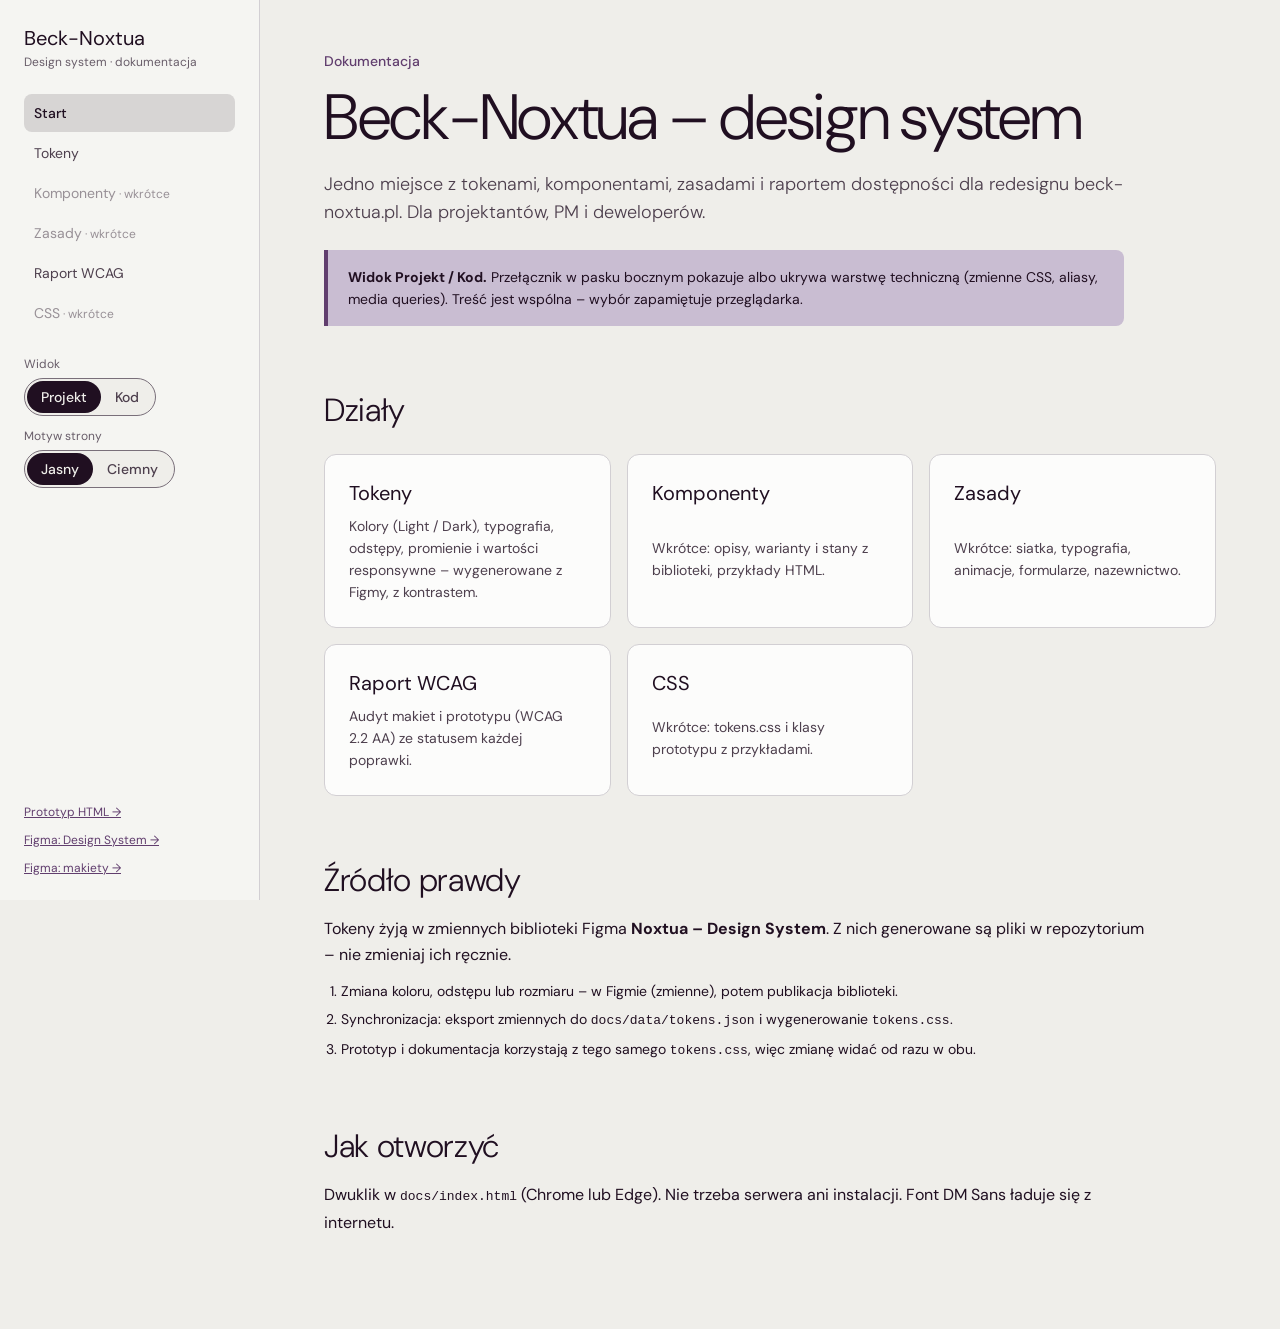
==== docs/index.html @ 84928484 "Podgląd prototypu i dokumentacji Co-Authored-By: Claude Opus 5.5 <noreply@anthropic.com>" ====
<!doctype html>
<html lang="pl">
<head>
<meta charset="utf-8">
<meta name="viewport" content="width=device-width, initial-scale=1">
<meta name="robots" content="noindex, nofollow">
<title>Beck-Noxtua – dokumentacja design systemu</title>
<link rel="preconnect" href="https://fonts.googleapis.com">
<link href="https://fonts.googleapis.com/css2?family=DM+Sans:opsz,wght@9..40,300;9..40,400;9..40,500&display=swap" rel="stylesheet">
<link rel="stylesheet" href="tokens.css">
<link rel="stylesheet" href="assets/docs.css">
<script src="assets/docs.js"></script>
</head>
<body>
<aside class="side" id="side"></aside>
<main id="main">
  <span class="eyebrow">Dokumentacja</span>
  <h1>Beck-Noxtua – design system</h1>
  <p class="lead">Jedno miejsce z tokenami, komponentami, zasadami i raportem dostępności dla redesignu beck-noxtua.pl. Dla projektantów, PM i deweloperów.</p>

  <div class="note"><b>Widok Projekt / Kod.</b> Przełącznik w pasku bocznym pokazuje albo ukrywa warstwę techniczną (zmienne CSS, aliasy, media queries). Treść jest wspólna – wybór zapamiętuje przeglądarka.</div>

  <h2>Działy</h2>
  <div class="cards">
    <a class="card" href="tokeny.html"><b>Tokeny</b><span>Kolory (Light / Dark), typografia, odstępy, promienie i wartości responsywne – wygenerowane z Figmy, z kontrastem.</span></a>
    <div class="card"><b>Komponenty</b><span class="muted">Wkrótce: opisy, warianty i stany z biblioteki, przykłady HTML.</span></div>
    <div class="card"><b>Zasady</b><span class="muted">Wkrótce: siatka, typografia, animacje, formularze, nazewnictwo.</span></div>
    <a class="card" href="raport-wcag.html"><b>Raport WCAG</b><span>Audyt makiet i prototypu (WCAG 2.2 AA) ze statusem każdej poprawki.</span></a>
    <div class="card"><b>CSS</b><span class="muted">Wkrótce: tokens.css i klasy prototypu z przykładami.</span></div>
  </div>

  <h2>Źródło prawdy</h2>
  <p>Tokeny żyją w zmiennych biblioteki Figma <b>Noxtua – Design System</b>. Z nich generowane są pliki w repozytorium – nie zmieniaj ich ręcznie.</p>
  <div class="only-projekt">
    <ol class="small" style="padding-left:1.2em;display:grid;gap:6px;margin-top:12px;max-width:70ch">
      <li>Zmiana koloru, odstępu lub rozmiaru – w Figmie (zmienne), potem publikacja biblioteki.</li>
      <li>Synchronizacja: eksport zmiennych do <code>docs/data/tokens.json</code> i wygenerowanie <code>tokens.css</code>.</li>
      <li>Prototyp i dokumentacja korzystają z tego samego <code>tokens.css</code>, więc zmianę widać od razu w obu.</li>
    </ol>
  </div>
  <div class="only-kod">
    <div class="pre">docs/data/tokens.json      ← eksport zmiennych z Figmy
docs/tools/build_tokens.py ← generator
docs/tokens.css            ← wynik (dokumentacja)
prototyp/tokens.css        ← kopia (prototyp)
docs/data/tokens.js        ← dane dla stron dokumentacji

python3 docs/tools/build_tokens.py</div>
  </div>

  <h2>Jak otworzyć</h2>
  <p>Dwuklik w <code>docs/index.html</code> (Chrome lub Edge). Nie trzeba serwera ani instalacji. Font DM Sans ładuje się z internetu.</p>
</main>
</body>
</html>
---- docs/tokens.css ----
/* Beck-Noxtua – design tokens. WYGENEROWANE z docs/data/tokens.json (Figma: Noxtua – Design System).
   Nie edytuj ręcznie: zmień zmienną w Figmie, wyeksportuj i uruchom docs/tools/build_tokens.py. */

:root {
  --p-dark-plum-20: #d2cfd3;
  --p-dark-plum-40: #a69fa6;
  --p-dark-plum-60: #796f7a;
  --p-dark-plum-80: #4d3f4d;
  --p-dark-plum-100: #200f21;
  --p-smooth-white-20: #fcfcfb;
  --p-smooth-white-40: #f9f8f7;
  --p-smooth-white-60: #f5f5f2;
  --p-smooth-white-80: #f2f1ee;
  --p-smooth-white-100: #efeeea;
  --p-plum-20: #d8d1d8;
  --p-plum-40: #b2a3b0;
  --p-plum-60: #8b7689;
  --p-plum-80: #654861;
  --p-plum-100: #3d1a39;
  --p-sparkling-silver-20: #fafafd;
  --p-sparkling-silver-40: #f4f6fb;
  --p-sparkling-silver-60: #eff1f8;
  --p-sparkling-silver-80: #e9edf6;
  --p-sparkling-silver-100: #e4e8f4;
  --p-ui-violet: #c9bdd2;
  --p-ui-dark-pink: #c097d3;
  --p-ui-baby-blue: #dde9fe;
  --p-ui-light-plum: #613e6e;
  --p-ui-grey-blue: #a1aad3;
  --p-ui-blue: #60a5fb;
  --p-ext-plum-deep: #140a15;
  --p-ext-plum-raised: #2c1b2d;
  --p-ext-plum-raised-2: #3a2a3b;
  --p-ext-red-600: #b42318;
  --p-ext-red-50: #fbeae8;
  --p-ext-red-300: #f58b82;
  --p-ext-red-950: #3b1419;
  --p-ext-green-700: #1d6b47;
  --p-ext-green-50: #e6f2ec;
  --p-ext-green-300: #6fd3a0;
  --p-ext-green-950: #10291e;
  --p-ext-white-a06: #efeeea0f;
  --p-ext-white-a12: #efeeea1f;
  --p-ext-white-a55: #ffffff8c;
  --p-ext-plum-a10: #200f211a;
  --p-ext-muted-light: #685d69;
  --p-ext-blue-600: #2563eb;
  --p-ext-plum-a14: #200f2124;
  --p-ext-white-a18: #efeeea2e;
  --p-ext-smooth-a78: #efeeeac7;
  --p-ext-plum-a78: #200f21c7;
  --p-ext-white-a88: #fcfcfbe0;
  --p-ext-raised-a88: #2c1b2de0;
  --p-ext-smooth-a00: #efeeea00;
  --p-ext-smooth-a75: #efeeeabf;
  --p-ext-plum-a00: #200f2100;
  --p-ext-plum-a75: #200f21bf;
  --p-ext-cool-muted: #685466;
  --p-ext-cool-plum-deep: #2e1229;
  --p-ext-cool-plum-raised: #4a2645;
  --p-ext-cool-plum-raised-2: #5a3756;
  --p-ext-cool-plum-a10: #3d1a391a;
  --p-ext-cool-plum-a14: #3d1a3924;
  --p-ext-cool-plum-a00: #3d1a3900;
  --p-ext-cool-plum-a75: #3d1a39bf;
  --p-ext-cool-plum-a78: #3d1a39c7;
  --p-ext-cool-silver-a06: #e4e8f40f;
  --p-ext-cool-silver-a12: #e4e8f41f;
  --p-ext-cool-silver-a18: #e4e8f42e;
  --p-ext-cool-silver20-a88: #fafafde0;
  --p-ext-cool-silver60-a78: #eff1f8c7;
  --p-ext-cool-silver60-a00: #eff1f800;
  --p-ext-cool-silver60-a75: #eff1f8bf;
  --p-ext-cool-raised-a88: #4a2645e0;
  --space-0: 0px;
  --space-4: 4px;
  --space-8: 8px;
  --space-12: 12px;
  --space-16: 16px;
  --space-24: 24px;
  --space-32: 32px;
  --space-48: 48px;
  --space-64: 64px;
  --space-96: 96px;
  --space-128: 128px;
  --radius-xs: 4px;
  --radius-sm: 8px;
  --radius-md: 12px;
  --radius-lg: 20px;
  --radius-pill: 999px;
  --blur-glass: 20px;
  --breakpoint-mobile: 375px;
  --breakpoint-tablet: 768px;
  --breakpoint-desktop: 1440px;
  --container-max: 1200px;
  --font-sans: 'DM Sans', system-ui, sans-serif;
}
:root, [data-theme="light"] {
  --bg-canvas: var(--p-smooth-white-100);
  --bg-subtle: var(--p-smooth-white-60);
  --bg-elevated: var(--p-smooth-white-20);
  --bg-inverse: var(--p-dark-plum-100);
  --surface-glass: var(--p-ext-white-a55);
  --surface-glass-border: var(--p-ext-plum-a10);
  --text-primary: var(--p-dark-plum-100);
  --text-secondary: var(--p-dark-plum-80);
  --text-muted: var(--p-ext-muted-light);
  --text-inverse: var(--p-smooth-white-100);
  --border-default: var(--p-dark-plum-20);
  --border-strong: var(--p-dark-plum-60);
  --action-primary-bg: var(--p-dark-plum-100);
  --action-primary-bg-hover: var(--p-dark-plum-80);
  --action-primary-text: var(--p-smooth-white-100);
  --action-secondary-border: var(--p-dark-plum-100);
  --action-secondary-text: var(--p-dark-plum-100);
  --action-secondary-bg-hover: var(--p-dark-plum-20);
  --accent-default: var(--p-ui-light-plum);
  --accent-soft: var(--p-ui-violet);
  --accent-on-soft: var(--p-dark-plum-100);
  --focus-ring: var(--p-ext-blue-600);
  --feedback-error: var(--p-ext-red-600);
  --feedback-error-soft: var(--p-ext-red-50);
  --feedback-success: var(--p-ext-green-700);
  --feedback-success-soft: var(--p-ext-green-50);
  --brand-logo: var(--p-dark-plum-100);
  --brand-logo-inverse: var(--p-smooth-white-100);
  --surface-hover: var(--p-ext-plum-a10);
  --surface-selected: var(--p-ext-plum-a14);
  --surface-menu: var(--p-ext-white-a88);
  --surface-header-scrolled: var(--p-ext-smooth-a78);
  --fade-transparent: var(--p-ext-smooth-a00);
  --fade-mid: var(--p-ext-smooth-a75);
  --fade-solid: var(--bg-canvas);
}
[data-theme="dark"] {
  --bg-canvas: var(--p-dark-plum-100);
  --bg-subtle: var(--p-ext-plum-deep);
  --bg-elevated: var(--p-ext-plum-raised);
  --bg-inverse: var(--p-smooth-white-100);
  --surface-glass: var(--p-ext-white-a06);
  --surface-glass-border: var(--p-ext-white-a12);
  --text-primary: var(--p-smooth-white-100);
  --text-secondary: var(--p-dark-plum-20);
  --text-muted: var(--p-dark-plum-40);
  --text-inverse: var(--p-dark-plum-100);
  --border-default: var(--p-ext-plum-raised-2);
  --border-strong: var(--p-dark-plum-60);
  --action-primary-bg: var(--p-smooth-white-100);
  --action-primary-bg-hover: var(--p-dark-plum-20);
  --action-primary-text: var(--p-dark-plum-100);
  --action-secondary-border: var(--p-smooth-white-100);
  --action-secondary-text: var(--p-smooth-white-100);
  --action-secondary-bg-hover: var(--p-ext-plum-raised);
  --accent-default: var(--p-ui-dark-pink);
  --accent-soft: var(--p-ui-light-plum);
  --accent-on-soft: var(--p-smooth-white-100);
  --focus-ring: var(--p-ui-blue);
  --feedback-error: var(--p-ext-red-300);
  --feedback-error-soft: var(--p-ext-red-950);
  --feedback-success: var(--p-ext-green-300);
  --feedback-success-soft: var(--p-ext-green-950);
  --brand-logo: var(--p-smooth-white-100);
  --brand-logo-inverse: var(--p-dark-plum-100);
  --surface-hover: var(--p-ext-white-a12);
  --surface-selected: var(--p-ext-white-a18);
  --surface-menu: var(--p-ext-raised-a88);
  --surface-header-scrolled: var(--p-ext-plum-a78);
  --fade-transparent: var(--p-ext-plum-a00);
  --fade-mid: var(--p-ext-plum-a75);
  --fade-solid: var(--bg-canvas);
}
@media (prefers-color-scheme: dark) {
  :root:not([data-theme="light"]) {
    --bg-canvas: var(--p-dark-plum-100);
    --bg-subtle: var(--p-ext-plum-deep);
    --bg-elevated: var(--p-ext-plum-raised);
    --bg-inverse: var(--p-smooth-white-100);
    --surface-glass: var(--p-ext-white-a06);
    --surface-glass-border: var(--p-ext-white-a12);
    --text-primary: var(--p-smooth-white-100);
    --text-secondary: var(--p-dark-plum-20);
    --text-muted: var(--p-dark-plum-40);
    --text-inverse: var(--p-dark-plum-100);
    --border-default: var(--p-ext-plum-raised-2);
    --border-strong: var(--p-dark-plum-60);
    --action-primary-bg: var(--p-smooth-white-100);
    --action-primary-bg-hover: var(--p-dark-plum-20);
    --action-primary-text: var(--p-dark-plum-100);
    --action-secondary-border: var(--p-smooth-white-100);
    --action-secondary-text: var(--p-smooth-white-100);
    --action-secondary-bg-hover: var(--p-ext-plum-raised);
    --accent-default: var(--p-ui-dark-pink);
    --accent-soft: var(--p-ui-light-plum);
    --accent-on-soft: var(--p-smooth-white-100);
    --focus-ring: var(--p-ui-blue);
    --feedback-error: var(--p-ext-red-300);
    --feedback-error-soft: var(--p-ext-red-950);
    --feedback-success: var(--p-ext-green-300);
    --feedback-success-soft: var(--p-ext-green-950);
    --brand-logo: var(--p-smooth-white-100);
    --brand-logo-inverse: var(--p-dark-plum-100);
    --surface-hover: var(--p-ext-white-a12);
    --surface-selected: var(--p-ext-white-a18);
    --surface-menu: var(--p-ext-raised-a88);
    --surface-header-scrolled: var(--p-ext-plum-a78);
    --fade-transparent: var(--p-ext-plum-a00);
    --fade-mid: var(--p-ext-plum-a75);
    --fade-solid: var(--bg-canvas);
  }
}
/* Responsive – mobile first: Mobile < 768 ≤ Tablet < 1024 ≤ Desktop < 1920 ≤ Desktop XL */
:root {
  --layout-margin: 20px;
  --layout-gutter: 16px;
  --layout-columns: 4;
  --section-padding-y: 64px;
  --section-gap: 32px;
  --header-height: 64px;
  --header-logo-width: 148px;
  --header-logo-height: 19.3px;
  --header-show-nav: 0;
  --header-show-theme: 0;
  --header-show-login: 0;
  --header-show-cta: 0;
  --header-show-menu: 1;
  --header-show-meta: 0;
  --type-display-size: 40px;
  --type-display-line-height: 48px;
  --type-h1-size: 32px;
  --type-h1-line-height: 40px;
  --type-h2-size: 26px;
  --type-h2-line-height: 34px;
  --type-h3-size: 22px;
  --type-h3-line-height: 30px;
  --type-h4-size: 18px;
  --type-h4-line-height: 26px;
  --type-body-lg-size: 17px;
  --type-body-lg-line-height: 27px;
  --type-body-size: 16px;
  --type-body-line-height: 26px;
  --type-body-sm-size: 14px;
  --type-body-sm-line-height: 22px;
  --type-label-size: 14px;
  --type-label-line-height: 20px;
  --type-caption-size: 12px;
  --type-caption-line-height: 16px;
  --cta-padding: 32px;
  --cta-inline-button: 0;
  --cta-block-button: 1;
  --card-padding: 24px;
  --carousel-show-labels: 0;
  --carousel-indicator-width: 40px;
  --hero-height: 720px;
  --hero-show-full-overlay: 1;
  --layout-column-min-width: 240px;
  --access-aside-in-offer: 0;
  --access-aside-below-form: 1;
  --cert-min-width: 150px;
  --hero-height-subpage: 340px;
  --card-min-width: 240px;
  --media-height: 260px;
  --screenshot-padding: 24px;
  --screenshot-height: 331px;
  --screenshot-band-height: 400px;
  --screenshot-width: 682px;
  --screenshot-height-mobile: 245px;
  --screenshot-show-full: 0;
  --screenshot-show-mobile: 1;
  --hero-padding-top: 134px;
  --layout-span-3: 335px;
  --layout-span-4: 335px;
  --layout-span-5: 335px;
  --layout-span-7: 335px;
  --layout-span-8: 335px;
  --layout-column-gap: 24px;
  --hero-controls-bottom: 32px;
  --media-text-min-width: 280px;
  --bento-text-top: 1;
  --bento-text-side: 0;
  --stats-image-height: 280px;
  --stat-min-width: 240px;
  --highlight-card-height: 380px;
  --error-code-size: 120px;
  --logo-strip-fade-width: 34px;
}
@media (min-width: 768px) {
:root {
  --layout-margin: 40px;
  --layout-gutter: 24px;
  --layout-columns: 8;
  --section-padding-y: 80px;
  --section-gap: 48px;
  --header-height: 72px;
  --header-logo-width: 164px;
  --header-logo-height: 21.4px;
  --header-show-cta: 1;
  --type-display-size: 52px;
  --type-display-line-height: 60px;
  --type-h1-size: 40px;
  --type-h1-line-height: 48px;
  --type-h2-size: 28px;
  --type-h2-line-height: 36px;
  --type-h4-size: 19px;
  --type-h4-line-height: 27px;
  --type-body-lg-size: 18px;
  --type-body-lg-line-height: 28px;
  --cta-padding: 48px;
  --cta-inline-button: 1;
  --cta-block-button: 0;
  --card-padding: 32px;
  --carousel-show-labels: 1;
  --carousel-indicator-width: 140px;
  --hero-height: 860px;
  --hero-show-full-overlay: 0;
  --layout-column-min-width: 400px;
  --cert-min-width: 200px;
  --hero-height-subpage: 400px;
  --card-min-width: 400px;
  --media-height: 400px;
  --screenshot-padding: 48px;
  --screenshot-band-height: 480px;
  --screenshot-width: 779px;
  --screenshot-show-full: 1;
  --screenshot-show-mobile: 0;
  --hero-padding-top: 150px;
  --layout-span-3: 688px;
  --layout-span-4: 688px;
  --layout-span-5: 688px;
  --layout-span-7: 688px;
  --layout-span-8: 688px;
  --hero-controls-bottom: 48px;
  --media-text-min-width: 688px;
  --stats-image-height: 360px;
  --stat-min-width: 180px;
  --highlight-card-height: 360px;
  --error-code-size: 160px;
  --logo-strip-fade-width: 69px;
}
}
@media (min-width: 1024px) {
:root {
  --layout-margin: 120px;
  --layout-columns: 12;
  --section-padding-y: 96px;
  --section-gap: 64px;
  --header-logo-width: 180px;
  --header-logo-height: 23.5px;
  --header-show-nav: 1;
  --header-show-theme: 1;
  --header-show-login: 1;
  --header-show-menu: 0;
  --header-show-meta: 1;
  --type-display-size: 64px;
  --type-display-line-height: 72px;
  --type-h1-size: 48px;
  --type-h1-line-height: 56px;
  --type-h2-size: 32px;
  --type-h2-line-height: 40px;
  --type-h3-size: 24px;
  --type-h3-line-height: 32px;
  --type-h4-size: 20px;
  --type-h4-line-height: 28px;
  --cta-padding: 64px;
  --hero-height: 900px;
  --access-aside-in-offer: 1;
  --access-aside-below-form: 0;
  --cert-min-width: 180px;
  --hero-height-subpage: 440px;
  --card-min-width: 300px;
  --media-height: 440px;
  --screenshot-padding: 96px;
  --screenshot-height: 431px;
  --screenshot-band-height: 623px;
  --screenshot-width: 875px;
  --hero-padding-top: 186px;
  --layout-span-3: 282px;
  --layout-span-4: 384px;
  --layout-span-5: 486px;
  --layout-span-7: 690px;
  --layout-span-8: 792px;
  --layout-column-gap: 126px;
  --hero-controls-bottom: 64px;
  --media-text-min-width: 280px;
  --bento-text-top: 0;
  --bento-text-side: 1;
  --stats-image-height: 540px;
  --stat-min-width: 200px;
  --highlight-card-height: 520px;
  --error-code-size: 200px;
  --logo-strip-fade-width: 120px;
}
}
@media (min-width: 1920px) {
:root {
  --layout-margin: 320px;
  --hero-height: 960px;
  --layout-column-min-width: 520px;
  --hero-height-subpage: 480px;
  --card-min-width: 380px;
  --screenshot-padding: 112px;
  --screenshot-height: 480px;
  --screenshot-width: 974px;
  --layout-span-3: 302px;
  --layout-span-4: 411px;
  --layout-span-5: 519px;
  --layout-span-7: 737px;
  --layout-span-8: 845px;
  --layout-column-gap: 133px;
  --stats-image-height: 600px;
  --highlight-card-height: 560px;
  --logo-strip-fade-width: 128px;
}
}
/* Typografia: font shorthand + tracking */
:root {
  --t-display: 300 var(--type-display-size)/var(--type-display-line-height) var(--font-sans); --t-display-tracking: -0.020em;
  --t-h1: 300 var(--type-h1-size)/var(--type-h1-line-height) var(--font-sans); --t-h1-tracking: -0.015em;
  --t-h2: 300 var(--type-h2-size)/var(--type-h2-line-height) var(--font-sans); --t-h2-tracking: -0.010em;
  --t-h3: 400 var(--type-h3-size)/var(--type-h3-line-height) var(--font-sans); --t-h3-tracking: -0.005em;
  --t-h4: 400 var(--type-h4-size)/var(--type-h4-line-height) var(--font-sans); --t-h4-tracking: 0.000em;
  --t-quote: 300 var(--type-h4-size)/var(--type-h4-line-height) var(--font-sans); --t-quote-tracking: 0.000em;
  --t-body-lg: 300 var(--type-body-lg-size)/var(--type-body-lg-line-height) var(--font-sans); --t-body-lg-tracking: 0.000em;
  --t-body: 400 var(--type-body-size)/var(--type-body-line-height) var(--font-sans); --t-body-tracking: 0.000em;
  --t-body-sm: 400 var(--type-body-sm-size)/var(--type-body-sm-line-height) var(--font-sans); --t-body-sm-tracking: 0.000em;
  --t-label: 500 var(--type-label-size)/var(--type-label-line-height) var(--font-sans); --t-label-tracking: 0.002em;
  --t-caption: 400 var(--type-caption-size)/var(--type-caption-line-height) var(--font-sans); --t-caption-tracking: 0.002em;
  --effect-focus-ring: 0 0 0 3px var(--focus-ring);
}
---- docs/assets/docs.css ----
/* Dokumentacja Beck-Noxtua – style strony. Kolory, odstępy i typografia z tokens.css. */
*{box-sizing:border-box;margin:0}
html{background:var(--bg-canvas);color:var(--text-primary);font:var(--t-body);-webkit-font-smoothing:antialiased}
body{min-height:100vh;display:grid;grid-template-columns:260px 1fr;background:var(--bg-canvas)}
a{color:var(--accent-default)}
:focus-visible{outline:2px solid var(--focus-ring);outline-offset:3px;border-radius:4px}
.sr-only{position:absolute;width:1px;height:1px;overflow:hidden;clip:rect(0 0 0 0)}

/* Pasek boczny */
.side{position:sticky;top:0;height:100vh;overflow:auto;padding:var(--space-24);border-right:1px solid var(--border-default);background:var(--bg-subtle);display:flex;flex-direction:column;gap:var(--space-24)}
.side .brand{font:var(--t-h4);color:var(--text-primary);text-decoration:none;display:grid;gap:2px}
.side .brand small{font:var(--t-caption);color:var(--text-muted)}
.side nav{display:grid;gap:2px}
.side nav a{padding:8px 10px;border-radius:var(--radius-sm);color:var(--text-secondary);text-decoration:none;font:var(--t-body-sm)}
.side nav a:hover{background:var(--surface-hover)}
.side nav a[aria-current="page"]{background:var(--surface-selected);color:var(--text-primary);font-weight:500}
.side nav .soon{opacity:.55;pointer-events:none}
.side nav .soon::after{content:" · wkrótce";font:var(--t-caption)}
.side .foot{margin-top:auto;display:grid;gap:var(--space-12);font:var(--t-caption);color:var(--text-muted)}

/* Przełączniki */
.seg{display:inline-flex;justify-self:start;padding:2px;border:1px solid var(--border-strong);border-radius:var(--radius-pill);background:var(--bg-canvas)}
.seg button{border:0;background:none;color:var(--text-secondary);font:var(--t-label);padding:6px 14px;border-radius:var(--radius-pill);cursor:pointer}
.seg button[aria-pressed="true"]{background:var(--action-primary-bg);color:var(--action-primary-text)}
.ctl{display:grid;gap:6px}
.ctl>span{font:var(--t-caption);color:var(--text-muted)}

/* Treść */
main{padding:var(--space-48) clamp(24px,5vw,80px) var(--space-96);max-width:1200px;width:100%}
.eyebrow{font:var(--t-label);color:var(--accent-default)}
h1{font:var(--t-display);letter-spacing:var(--t-display-tracking);margin:8px 0 16px}
h2{font:var(--t-h2);letter-spacing:var(--t-h2-tracking);margin:var(--space-64) 0 var(--space-16);scroll-margin-top:24px}
h3{font:var(--t-h4);margin:var(--space-32) 0 var(--space-12)}
p.lead{font:var(--t-body-lg);color:var(--text-secondary);max-width:70ch}
p{max-width:75ch}
.muted{color:var(--text-muted)}
.small{font:var(--t-body-sm)}
code,.code{font-family:ui-monospace,SFMono-Regular,Menlo,monospace;font-size:13px}
.toc{display:flex;flex-wrap:wrap;gap:8px 20px;margin-top:var(--space-24);font:var(--t-body-sm)}

/* Widok Projekt / Kod */
html:not([data-view="kod"]) .only-kod{display:none!important}
html[data-view="kod"] .only-projekt{display:none!important}

/* Karty i tabele */
.cards{display:grid;gap:var(--space-16);grid-template-columns:repeat(auto-fill,minmax(240px,1fr));margin-top:var(--space-24)}
.card{display:grid;gap:8px;padding:var(--space-24);border:1px solid var(--border-default);border-radius:var(--radius-md);background:var(--bg-elevated);text-decoration:none;color:inherit}
a.card:hover{border-color:var(--accent-default)}
.card b{font:var(--t-h4)}
.card span{font:var(--t-body-sm);color:var(--text-secondary)}
.tbl-wrap{overflow-x:auto;border:1px solid var(--border-default);border-radius:var(--radius-md);background:var(--bg-elevated)}
table{border-collapse:collapse;width:100%;font:var(--t-body-sm)}
th,td{text-align:left;padding:10px 14px;border-bottom:1px solid var(--border-default);vertical-align:middle}
th{font:var(--t-label);color:var(--text-muted);background:var(--bg-subtle);position:sticky;top:0}
tr:last-child td{border-bottom:0}
td.num{font-variant-numeric:tabular-nums;white-space:nowrap}
td.hex{white-space:nowrap}

/* Próbki kolorów */
.sw{display:inline-flex;align-items:center;gap:10px}
.chip{width:40px;height:28px;border-radius:6px;border:1px solid rgba(0,0,0,.12);flex:none;background-image:linear-gradient(45deg,#ccc 25%,transparent 25%,transparent 75%,#ccc 75%),linear-gradient(45deg,#ccc 25%,transparent 25%,transparent 75%,#ccc 75%);background-size:8px 8px;background-position:0 0,4px 4px;position:relative;overflow:hidden}
.chip i{position:absolute;inset:0}
.hex{font-family:ui-monospace,Menlo,monospace;font-size:12px;color:var(--text-muted)}
.ratio{display:inline-block;padding:2px 8px;border-radius:999px;font:var(--t-caption);white-space:nowrap}
.ratio.ok{background:var(--feedback-success-soft);color:var(--feedback-success)}
.ratio.bad{background:var(--feedback-error-soft);color:var(--feedback-error)}
.fam{display:grid;grid-template-columns:repeat(auto-fill,minmax(120px,1fr));gap:12px;margin-bottom:var(--space-24)}
.pr{border:1px solid var(--border-default);border-radius:var(--radius-sm);overflow:hidden;background:var(--bg-elevated)}
.pr .c{height:56px}
.pr div:last-child{padding:8px 10px;display:grid;gap:2px;font:var(--t-caption)}
.copy{border:1px solid var(--border-default);background:var(--bg-canvas);color:var(--text-secondary);border-radius:6px;padding:2px 8px;font:var(--t-caption);cursor:pointer;font-family:ui-monospace,Menlo,monospace}
.copy:hover{border-color:var(--accent-default)}
.copy.done{border-color:var(--feedback-success);color:var(--feedback-success)}

/* Typografia */
.spec{display:grid;grid-template-columns:140px 1fr;gap:16px;align-items:baseline;padding:16px 0;border-bottom:1px solid var(--border-default)}
.spec .meta{font:var(--t-caption);color:var(--text-muted);display:grid;gap:2px}
.spec .meta b{font:var(--t-label);color:var(--text-primary)}

/* Odstępy */
.bar{height:12px;background:var(--accent-soft);border-radius:3px}
.rad{width:48px;height:48px;border:2px solid var(--accent-default);background:var(--bg-subtle)}

.note{padding:16px 20px;border-left:4px solid var(--accent-default);background:var(--accent-soft);color:var(--accent-on-soft);border-radius:0 var(--radius-sm) var(--radius-sm) 0;font:var(--t-body-sm);margin:var(--space-24) 0;max-width:80ch}
.pre{background:var(--bg-inverse);color:var(--text-inverse);padding:16px 20px;border-radius:var(--radius-md);overflow:auto;font-family:ui-monospace,Menlo,monospace;font-size:13px;line-height:1.6;white-space:pre}

@media (max-width:900px){
  body{grid-template-columns:1fr}
  .side{position:static;height:auto;border-right:0;border-bottom:1px solid var(--border-default)}
  .side nav{grid-template-columns:repeat(auto-fill,minmax(140px,1fr))}
  .spec{grid-template-columns:1fr}
}
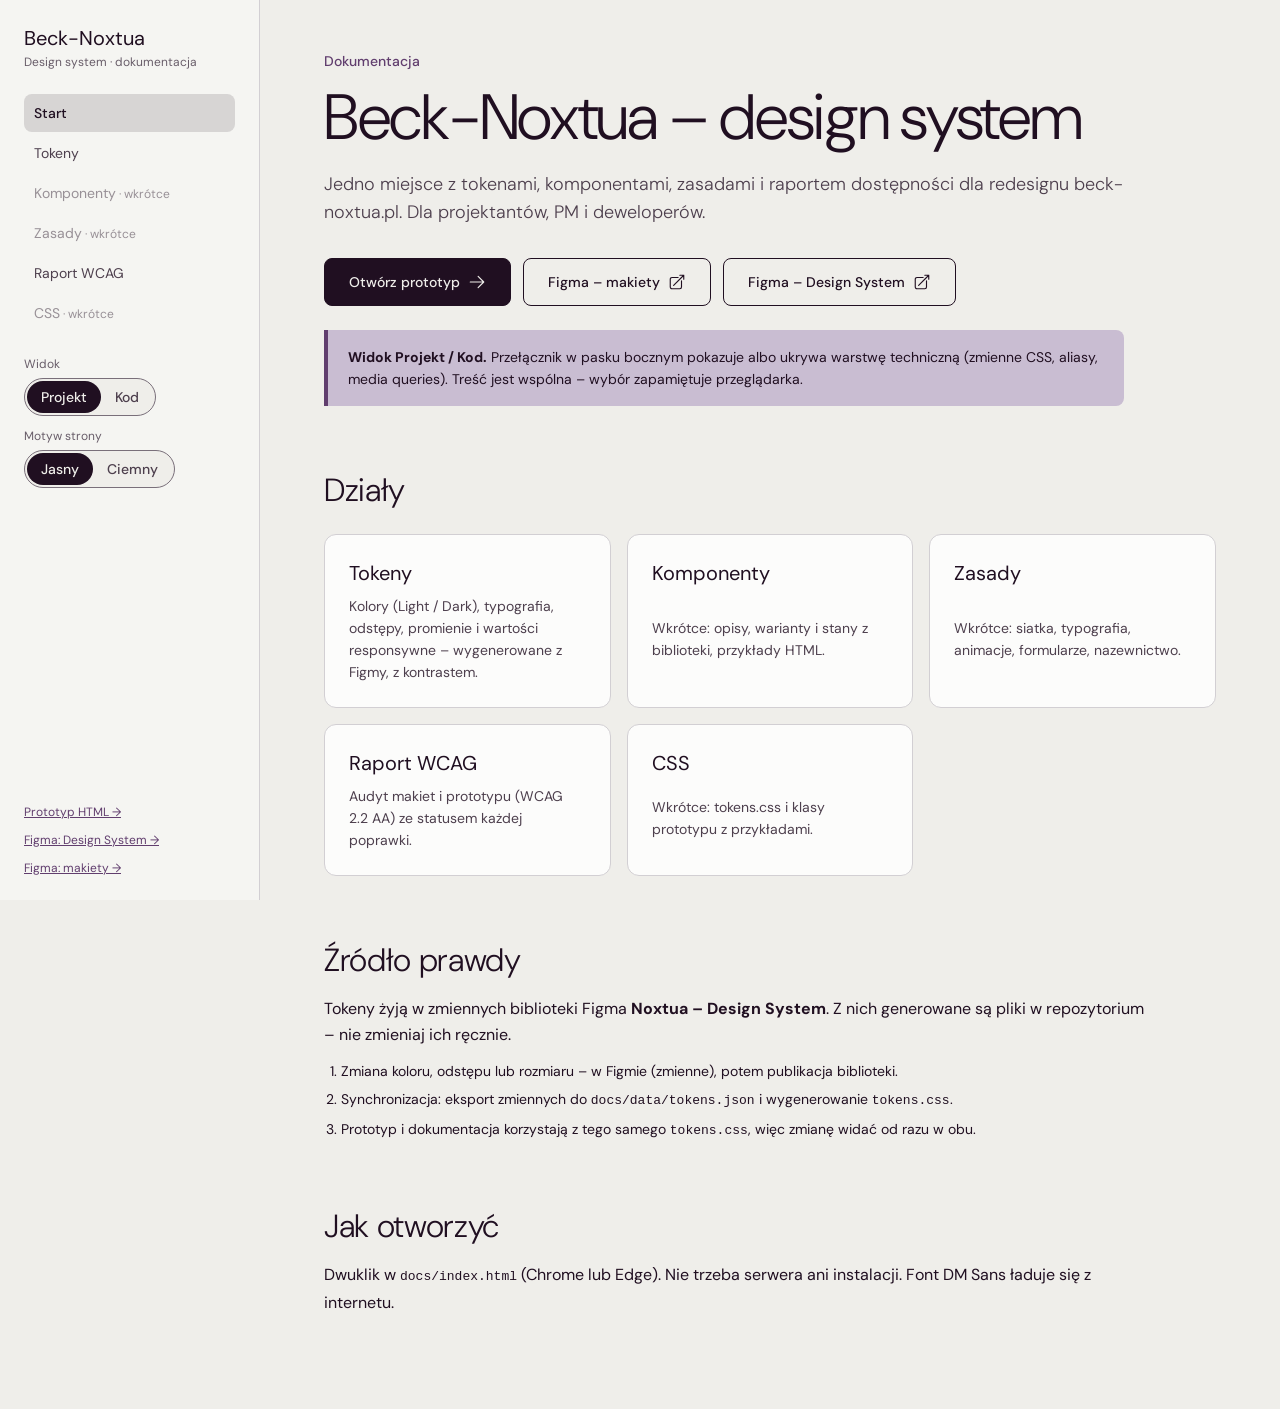
==== commit d7a5aeec: "Podgląd: przyciski do prototypu i Figmy w dokumentacji" ====
--- a/docs/index.html
+++ b/docs/index.html
@@ -17,6 +17,12 @@
   <span class="eyebrow">Dokumentacja</span>
   <h1>Beck-Noxtua – design system</h1>
   <p class="lead">Jedno miejsce z tokenami, komponentami, zasadami i raportem dostępności dla redesignu beck-noxtua.pl. Dla projektantów, PM i deweloperów.</p>
+
+  <nav class="quick" aria-label="Szybkie linki">
+    <a class="qbtn primary" href="../prototyp/index.html">Otwórz prototyp <svg viewBox="0 0 24 24" fill="none" stroke="currentColor" stroke-width="1.5" stroke-linecap="round" stroke-linejoin="round" aria-hidden="true"><path d="M13.5 4.5 21 12m0 0-7.5 7.5M21 12H3"/></svg></a>
+    <a class="qbtn" href="https://www.figma.com/design/WEUuqlkCpFItPX2oXOLU0u/" target="_blank" rel="noopener">Figma – makiety <svg viewBox="0 0 24 24" fill="none" stroke="currentColor" stroke-width="1.5" stroke-linecap="round" stroke-linejoin="round" aria-hidden="true"><path d="M13.5 6H5.25A2.25 2.25 0 0 0 3 8.25v10.5A2.25 2.25 0 0 0 5.25 21h10.5A2.25 2.25 0 0 0 18 18.75V10.5m-10.5 6L21 3m0 0h-5.25M21 3v5.25"/></svg><span class="sr-only"> (otwiera się w nowej karcie)</span></a>
+    <a class="qbtn" href="https://www.figma.com/design/eTSMJ5Cs2LeK2tFohwT97U/" target="_blank" rel="noopener">Figma – Design System <svg viewBox="0 0 24 24" fill="none" stroke="currentColor" stroke-width="1.5" stroke-linecap="round" stroke-linejoin="round" aria-hidden="true"><path d="M13.5 6H5.25A2.25 2.25 0 0 0 3 8.25v10.5A2.25 2.25 0 0 0 5.25 21h10.5A2.25 2.25 0 0 0 18 18.75V10.5m-10.5 6L21 3m0 0h-5.25M21 3v5.25"/></svg><span class="sr-only"> (otwiera się w nowej karcie)</span></a>
+  </nav>
 
   <div class="note"><b>Widok Projekt / Kod.</b> Przełącznik w pasku bocznym pokazuje albo ukrywa warstwę techniczną (zmienne CSS, aliasy, media queries). Treść jest wspólna – wybór zapamiętuje przeglądarka.</div>
 
--- a/docs/tokens.css
+++ b/docs/tokens.css
@@ -271,6 +271,7 @@
   --layout-span-4: 335px;
   --layout-span-5: 335px;
   --layout-span-7: 335px;
+  --layout-hero-text: 335px;
   --layout-span-8: 335px;
   --layout-column-gap: 24px;
   --hero-controls-bottom: 32px;
@@ -282,6 +283,10 @@
   --highlight-card-height: 380px;
   --error-code-size: 120px;
   --logo-strip-fade-width: 34px;
+  --animation-height: 640px;
+  --media-height-full: 196px;
+  --bento-tile-height: 448px;
+  --showcase-screen-height: 179px;
 }
 @media (min-width: 768px) {
 :root {
@@ -327,6 +332,7 @@
   --layout-span-4: 688px;
   --layout-span-5: 688px;
   --layout-span-7: 688px;
+  --layout-hero-text: 421px;
   --layout-span-8: 688px;
   --hero-controls-bottom: 48px;
   --media-text-min-width: 688px;
@@ -335,6 +341,10 @@
   --highlight-card-height: 360px;
   --error-code-size: 160px;
   --logo-strip-fade-width: 69px;
+  --animation-height: 800px;
+  --media-height-full: 402px;
+  --bento-tile-height: 532px;
+  --showcase-screen-height: 400px;
 }
 }
 @media (min-width: 1024px) {
@@ -377,6 +387,7 @@
   --layout-span-4: 384px;
   --layout-span-5: 486px;
   --layout-span-7: 690px;
+  --layout-hero-text: 690px;
   --layout-span-8: 792px;
   --layout-column-gap: 126px;
   --hero-controls-bottom: 64px;
@@ -388,6 +399,9 @@
   --highlight-card-height: 520px;
   --error-code-size: 200px;
   --logo-strip-fade-width: 120px;
+  --animation-height: 712px;
+  --media-height-full: 344px;
+  --showcase-screen-height: 401px;
 }
 }
 @media (min-width: 1920px) {
@@ -404,11 +418,15 @@
   --layout-span-4: 411px;
   --layout-span-5: 519px;
   --layout-span-7: 737px;
+  --layout-hero-text: 737px;
   --layout-span-8: 845px;
   --layout-column-gap: 133px;
   --stats-image-height: 600px;
   --highlight-card-height: 560px;
   --logo-strip-fade-width: 128px;
+  --animation-height: 848px;
+  --media-height-full: 367px;
+  --showcase-screen-height: 430px;
 }
 }
 /* Typografia: font shorthand + tracking */
--- a/docs/assets/docs.css
+++ b/docs/assets/docs.css
@@ -90,3 +90,13 @@
   .side nav{grid-template-columns:repeat(auto-fill,minmax(140px,1fr))}
   .spec{grid-template-columns:1fr}
 }
+
+/* szybkie linki na stronie głównej dokumentacji */
+.quick{display:flex;flex-wrap:wrap;gap:var(--space-12);margin:var(--space-32) 0 var(--space-8)}
+.qbtn{display:inline-flex;align-items:center;gap:var(--space-8);min-height:48px;padding:0 var(--space-24);border:1px solid var(--action-secondary-border);border-radius:var(--radius-sm);color:var(--action-secondary-text);font:var(--t-label);text-decoration:none;transition:background .2s,color .2s}
+.qbtn svg{width:18px;height:18px;flex:none}
+.qbtn:hover,.qbtn:focus-visible{background:var(--action-secondary-bg-hover)}
+.qbtn:focus-visible{outline:2px solid var(--focus-ring);outline-offset:3px}
+.qbtn.primary{background:var(--action-primary-bg);border-color:var(--action-primary-bg);color:var(--action-primary-text)}
+.qbtn.primary:hover,.qbtn.primary:focus-visible{background:var(--action-primary-bg-hover);border-color:var(--action-primary-bg-hover)}
+@media(max-width:600px){.quick{flex-direction:column}.qbtn{justify-content:center}}
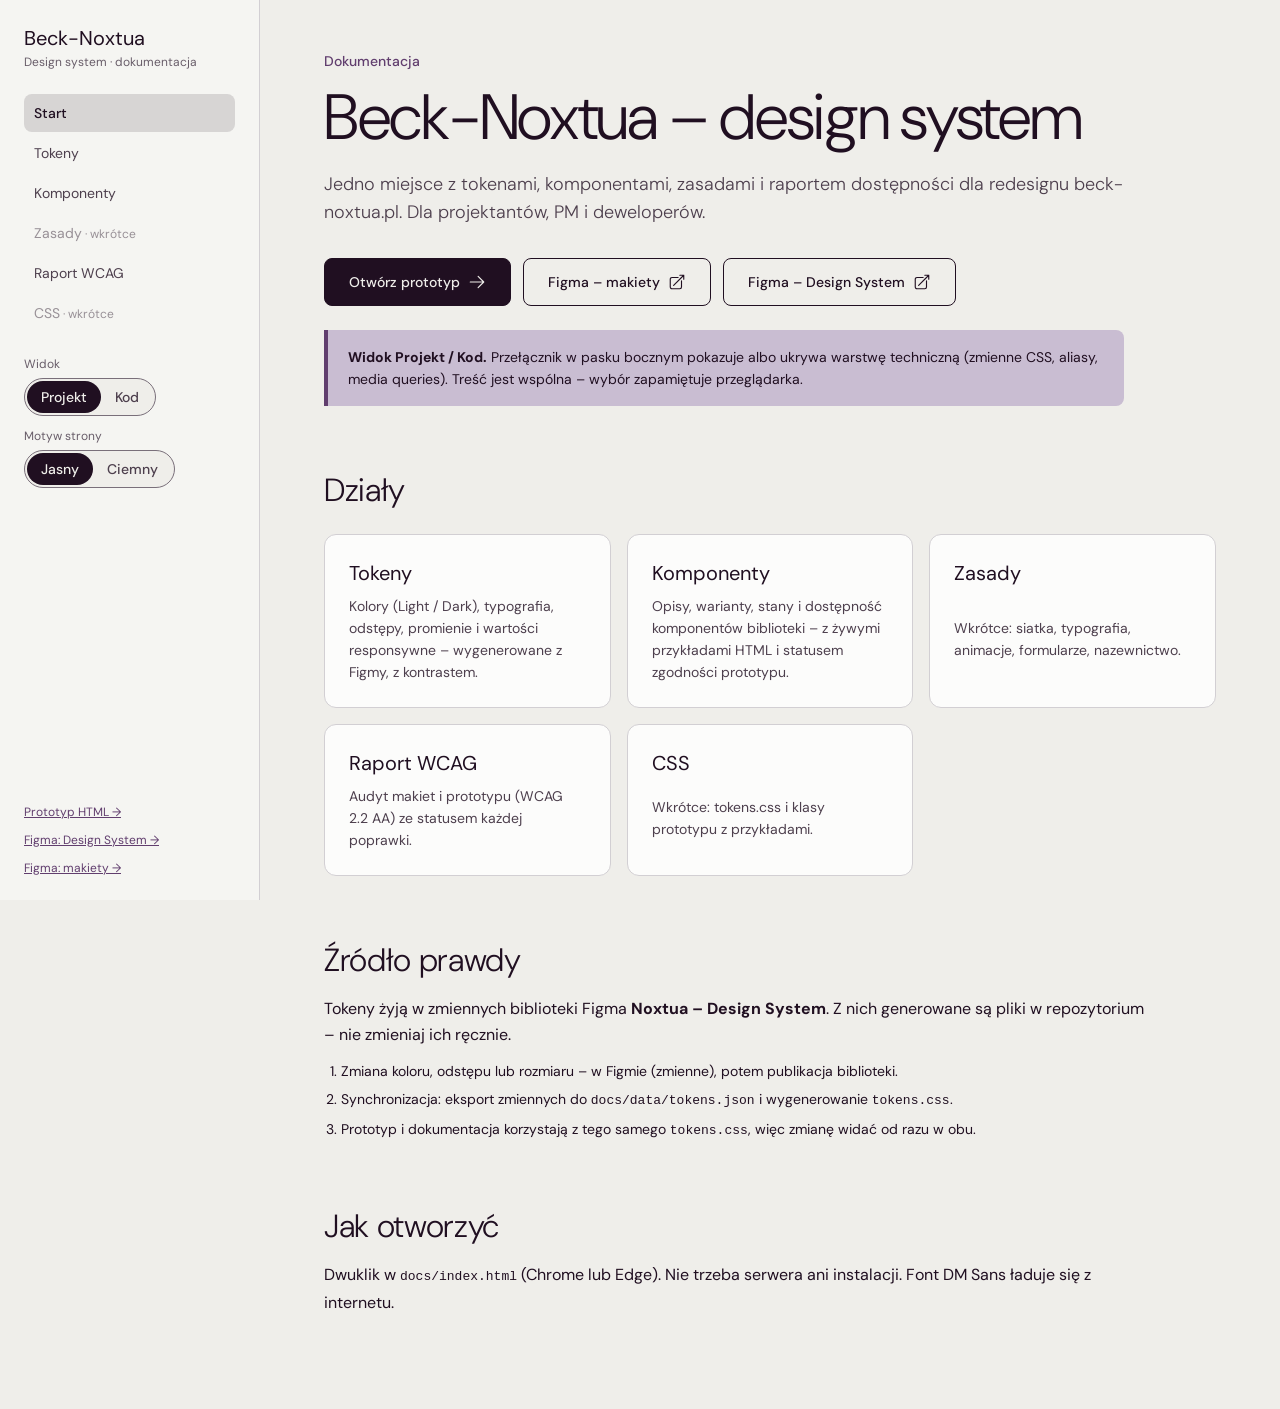
==== commit a335b568: "Podgląd: strona Komponenty (Button, Icon button), przyciski w prototypie jak w bibliotece" ====
--- a/docs/index.html
+++ b/docs/index.html
@@ -8,7 +8,7 @@
 <link rel="preconnect" href="https://fonts.googleapis.com">
 <link href="https://fonts.googleapis.com/css2?family=DM+Sans:opsz,wght@9..40,300;9..40,400;9..40,500&display=swap" rel="stylesheet">
 <link rel="stylesheet" href="tokens.css">
-<link rel="stylesheet" href="assets/docs.css">
+<link rel="stylesheet" href="assets/docs.css?v=20261122">
 <script src="assets/docs.js"></script>
 </head>
 <body>
@@ -19,9 +19,9 @@
   <p class="lead">Jedno miejsce z tokenami, komponentami, zasadami i raportem dostępności dla redesignu beck-noxtua.pl. Dla projektantów, PM i deweloperów.</p>
 
   <nav class="quick" aria-label="Szybkie linki">
-    <a class="qbtn primary" href="../prototyp/index.html">Otwórz prototyp <svg viewBox="0 0 24 24" fill="none" stroke="currentColor" stroke-width="1.5" stroke-linecap="round" stroke-linejoin="round" aria-hidden="true"><path d="M13.5 4.5 21 12m0 0-7.5 7.5M21 12H3"/></svg></a>
-    <a class="qbtn" href="https://www.figma.com/design/WEUuqlkCpFItPX2oXOLU0u/" target="_blank" rel="noopener">Figma – makiety <svg viewBox="0 0 24 24" fill="none" stroke="currentColor" stroke-width="1.5" stroke-linecap="round" stroke-linejoin="round" aria-hidden="true"><path d="M13.5 6H5.25A2.25 2.25 0 0 0 3 8.25v10.5A2.25 2.25 0 0 0 5.25 21h10.5A2.25 2.25 0 0 0 18 18.75V10.5m-10.5 6L21 3m0 0h-5.25M21 3v5.25"/></svg><span class="sr-only"> (otwiera się w nowej karcie)</span></a>
-    <a class="qbtn" href="https://www.figma.com/design/eTSMJ5Cs2LeK2tFohwT97U/" target="_blank" rel="noopener">Figma – Design System <svg viewBox="0 0 24 24" fill="none" stroke="currentColor" stroke-width="1.5" stroke-linecap="round" stroke-linejoin="round" aria-hidden="true"><path d="M13.5 6H5.25A2.25 2.25 0 0 0 3 8.25v10.5A2.25 2.25 0 0 0 5.25 21h10.5A2.25 2.25 0 0 0 18 18.75V10.5m-10.5 6L21 3m0 0h-5.25M21 3v5.25"/></svg><span class="sr-only"> (otwiera się w nowej karcie)</span></a>
+    <a class="qbtn primary" href="../prototyp/index.html">Otwórz prototyp <svg width="18" height="18" viewBox="0 0 24 24" fill="none" stroke="currentColor" stroke-width="1.5" stroke-linecap="round" stroke-linejoin="round" aria-hidden="true"><path d="M13.5 4.5 21 12m0 0-7.5 7.5M21 12H3"/></svg></a>
+    <a class="qbtn" href="https://www.figma.com/design/WEUuqlkCpFItPX2oXOLU0u/" target="_blank" rel="noopener">Figma – makiety <svg width="18" height="18" viewBox="0 0 24 24" fill="none" stroke="currentColor" stroke-width="1.5" stroke-linecap="round" stroke-linejoin="round" aria-hidden="true"><path d="M13.5 6H5.25A2.25 2.25 0 0 0 3 8.25v10.5A2.25 2.25 0 0 0 5.25 21h10.5A2.25 2.25 0 0 0 18 18.75V10.5m-10.5 6L21 3m0 0h-5.25M21 3v5.25"/></svg><span class="sr-only"> (otwiera się w nowej karcie)</span></a>
+    <a class="qbtn" href="https://www.figma.com/design/eTSMJ5Cs2LeK2tFohwT97U/" target="_blank" rel="noopener">Figma – Design System <svg width="18" height="18" viewBox="0 0 24 24" fill="none" stroke="currentColor" stroke-width="1.5" stroke-linecap="round" stroke-linejoin="round" aria-hidden="true"><path d="M13.5 6H5.25A2.25 2.25 0 0 0 3 8.25v10.5A2.25 2.25 0 0 0 5.25 21h10.5A2.25 2.25 0 0 0 18 18.75V10.5m-10.5 6L21 3m0 0h-5.25M21 3v5.25"/></svg><span class="sr-only"> (otwiera się w nowej karcie)</span></a>
   </nav>
 
   <div class="note"><b>Widok Projekt / Kod.</b> Przełącznik w pasku bocznym pokazuje albo ukrywa warstwę techniczną (zmienne CSS, aliasy, media queries). Treść jest wspólna – wybór zapamiętuje przeglądarka.</div>
@@ -29,7 +29,7 @@
   <h2>Działy</h2>
   <div class="cards">
     <a class="card" href="tokeny.html"><b>Tokeny</b><span>Kolory (Light / Dark), typografia, odstępy, promienie i wartości responsywne – wygenerowane z Figmy, z kontrastem.</span></a>
-    <div class="card"><b>Komponenty</b><span class="muted">Wkrótce: opisy, warianty i stany z biblioteki, przykłady HTML.</span></div>
+    <a class="card" href="komponenty.html"><b>Komponenty</b><span>Opisy, warianty, stany i dostępność komponentów biblioteki – z żywymi przykładami HTML i statusem zgodności prototypu.</span></a>
     <div class="card"><b>Zasady</b><span class="muted">Wkrótce: siatka, typografia, animacje, formularze, nazewnictwo.</span></div>
     <a class="card" href="raport-wcag.html"><b>Raport WCAG</b><span>Audyt makiet i prototypu (WCAG 2.2 AA) ze statusem każdej poprawki.</span></a>
     <div class="card"><b>CSS</b><span class="muted">Wkrótce: tokens.css i klasy prototypu z przykładami.</span></div>
